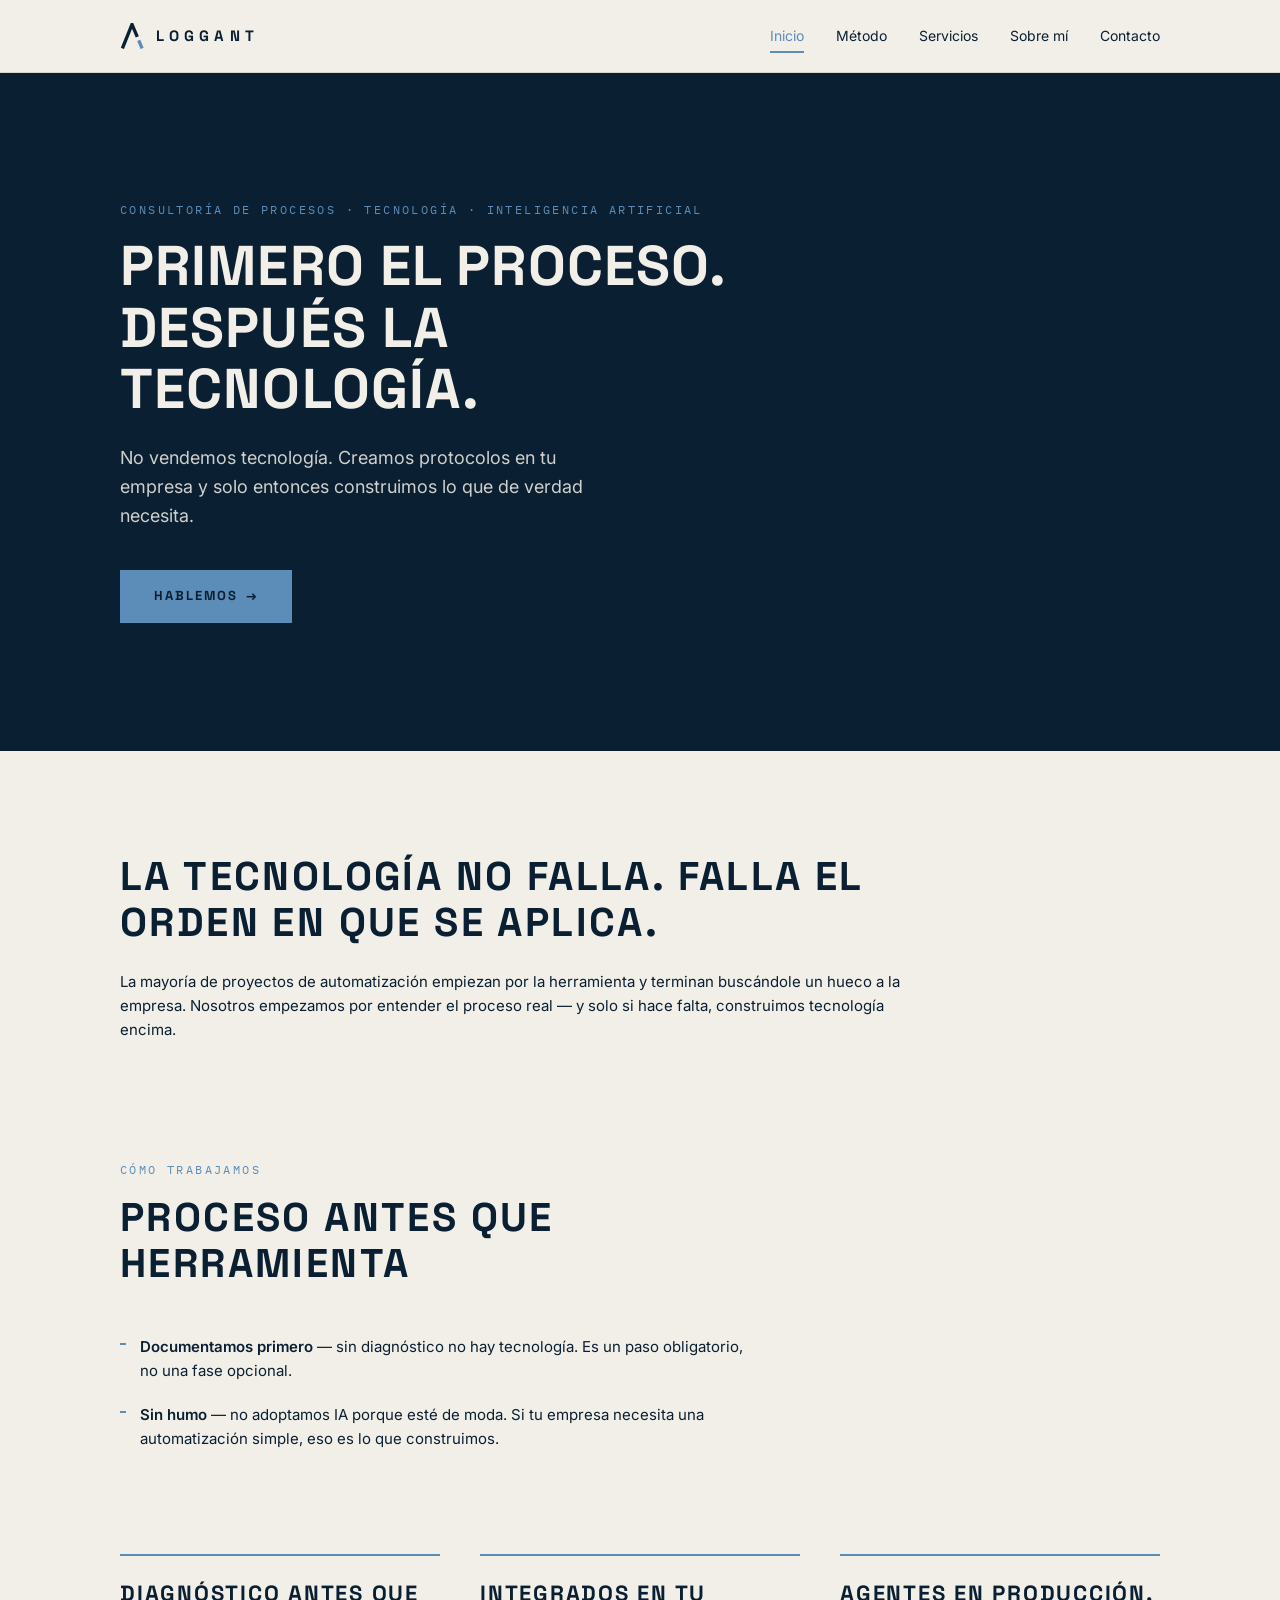
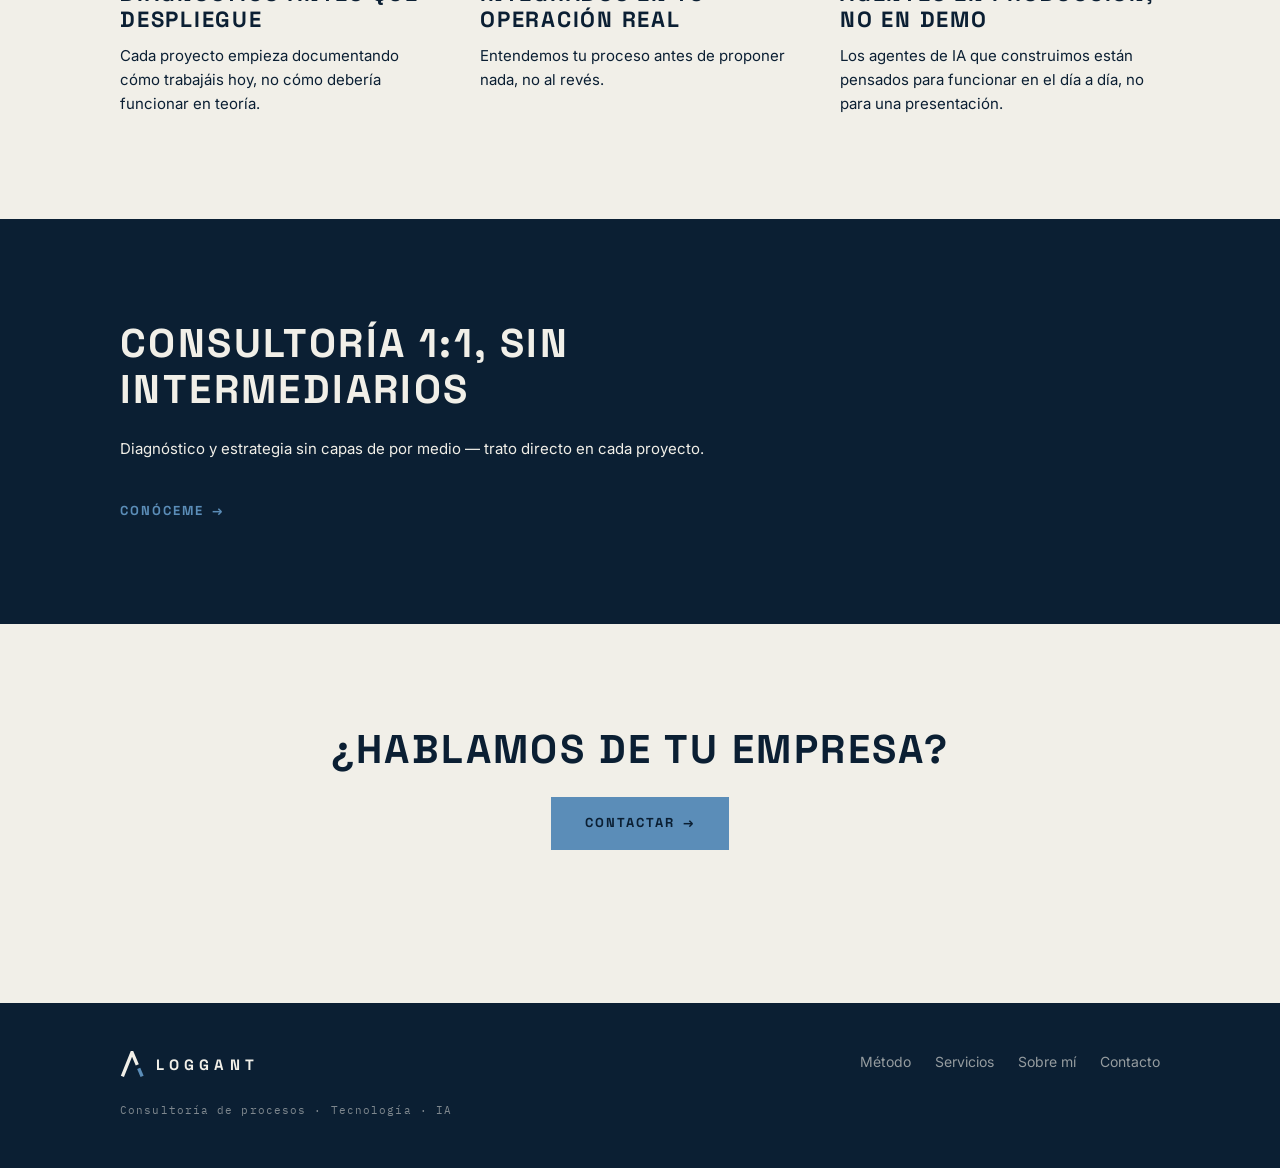
==== index.html @ f2c69290 "Build Loggant website from brand manual and copy brief Static multi-page site (Inicio, Método, Servi" ====
<!DOCTYPE html>
<html lang="es">
<head>
  <meta charset="UTF-8">
  <meta name="viewport" content="width=device-width, initial-scale=1.0">
  <title>Loggant — Consultoría de procesos · Tecnología · IA</title>
  <meta name="description" content="No vendemos tecnología. Creamos protocolos en tu empresa y solo entonces construimos lo que de verdad necesita.">
  <link rel="icon" type="image/svg+xml" href="favicon.svg">
  <link rel="preconnect" href="https://fonts.googleapis.com">
  <link rel="preconnect" href="https://fonts.gstatic.com" crossorigin>
  <link href="https://fonts.googleapis.com/css2?family=Space+Grotesk:wght@700&family=Inter:wght@400;600&family=IBM+Plex+Mono:wght@400&display=swap" rel="stylesheet">
  <link rel="stylesheet" href="css/style.css">
</head>
<body>

  <!-- Header -->
  <header class="header">
    <div class="container header__inner">
      <a href="index.html" class="logo" aria-label="Loggant — Inicio">
        <svg class="logo-symbol" viewBox="0 0 50 56" fill="none" xmlns="http://www.w3.org/2000/svg" aria-hidden="true">
          <path d="M5 53 L25 3 L36 29" stroke="currentColor" stroke-width="7" stroke-linecap="butt" stroke-linejoin="miter"/>
          <line x1="39" y1="36" x2="46" y2="53" stroke="#5B8DB8" stroke-width="7" stroke-linecap="butt"/>
        </svg>
        <span class="logo-wordmark">Loggant</span>
      </a>
      <button class="hamburger" aria-label="Abrir menú" aria-expanded="false">
        <span></span><span></span><span></span>
      </button>
      <nav class="nav" role="navigation">
        <a href="index.html" class="nav__link nav__link--active">Inicio</a>
        <a href="metodo.html" class="nav__link">Método</a>
        <a href="servicios.html" class="nav__link">Servicios</a>
        <a href="sobre-mi.html" class="nav__link">Sobre mí</a>
        <a href="contacto.html" class="nav__link">Contacto</a>
      </nav>
    </div>
  </header>

  <main>

    <!-- Hero -->
    <section class="hero hero--dark">
      <div class="container">
        <p class="eyebrow">Consultoría de procesos · Tecnología · Inteligencia Artificial</p>
        <h1>Primero el proceso. Después la tecnología.</h1>
        <p class="hero__sub">No vendemos tecnología. Creamos protocolos en tu empresa y solo entonces construimos lo que de verdad necesita.</p>
        <a href="contacto.html" class="btn btn--primary">Hablemos <span class="arrow">→</span></a>
      </div>
    </section>

    <!-- Declaración de postura -->
    <section class="section">
      <div class="container">
        <div class="content-block content-block--wide">
          <h2>La tecnología no falla. Falla el orden en que se aplica.</h2>
          <p>La mayoría de proyectos de automatización empiezan por la herramienta y terminan buscándole un hueco a la empresa. Nosotros empezamos por entender el proceso real — y solo si hace falta, construimos tecnología encima.</p>
        </div>
      </div>
    </section>

    <!-- Nuestro método -->
    <section class="section" style="padding-top: 0;">
      <div class="container">
        <p class="eyebrow">Cómo trabajamos</p>
        <div class="content-block">
          <h2>Proceso antes que herramienta</h2>
        </div>
        <div class="pillar-list mt-md" style="max-width: 640px;">
          <ul class="pillar-list">
            <li><strong>Documentamos primero</strong> — sin diagnóstico no hay tecnología. Es un paso obligatorio, no una fase opcional.</li>
            <li><strong>Sin humo</strong> — no adoptamos IA porque esté de moda. Si tu empresa necesita una automatización simple, eso es lo que construimos.</li>
          </ul>
        </div>
      </div>
    </section>

    <!-- Cómo se traduce en el día a día -->
    <section class="section" style="padding-top: 0;">
      <div class="container">
        <div class="features">
          <div class="feature">
            <h3>Diagnóstico antes que despliegue</h3>
            <p>Cada proyecto empieza documentando cómo trabajáis hoy, no cómo debería funcionar en teoría.</p>
          </div>
          <div class="feature">
            <h3>Integrados en tu operación real</h3>
            <p>Entendemos tu proceso antes de proponer nada, no al revés.</p>
          </div>
          <div class="feature">
            <h3>Agentes en producción, no en demo</h3>
            <p>Los agentes de IA que construimos están pensados para funcionar en el día a día, no para una presentación.</p>
          </div>
        </div>
      </div>
    </section>

    <!-- Quién hay detrás (teaser) -->
    <section class="section section--dark">
      <div class="container">
        <div class="content-block">
          <h2>Consultoría 1:1, sin intermediarios</h2>
          <p>Diagnóstico y estrategia sin capas de por medio — trato directo en cada proyecto.</p>
          <a href="sobre-mi.html" class="link-cta mt-sm">Conóceme <span class="arrow">→</span></a>
        </div>
      </div>
    </section>

    <!-- CTA final -->
    <section class="section">
      <div class="container">
        <div class="content-block content-block--center">
          <h2>¿Hablamos de tu empresa?</h2>
          <div class="mt-sm">
            <a href="contacto.html" class="btn btn--primary">Contactar <span class="arrow">→</span></a>
          </div>
        </div>
      </div>
    </section>

  </main>

  <!-- Footer -->
  <footer class="footer">
    <div class="container footer__inner">
      <div>
        <a href="index.html" class="logo" aria-label="Loggant — Inicio">
          <svg class="logo-symbol" viewBox="0 0 50 56" fill="none" xmlns="http://www.w3.org/2000/svg" aria-hidden="true">
            <path d="M5 53 L25 3 L36 29" stroke="currentColor" stroke-width="7" stroke-linecap="butt" stroke-linejoin="miter"/>
            <line x1="39" y1="36" x2="46" y2="53" stroke="#5B8DB8" stroke-width="7" stroke-linecap="butt"/>
          </svg>
          <span class="logo-wordmark">Loggant</span>
        </a>
        <p class="footer__copy mt-sm">Consultoría de procesos · Tecnología · IA</p>
      </div>
      <nav class="footer__nav">
        <a href="metodo.html">Método</a>
        <a href="servicios.html">Servicios</a>
        <a href="sobre-mi.html">Sobre mí</a>
        <a href="contacto.html">Contacto</a>
      </nav>
    </div>
  </footer>

  <script src="js/main.js"></script>
</body>
</html>
---- css/style.css ----
/* ============================
   LOGGANT — Brand Stylesheet
   v1.0
   ============================ */

/* --- Reset --- */
*, *::before, *::after {
  box-sizing: border-box;
  margin: 0;
  padding: 0;
}

/* --- Custom Properties --- */
:root {
  --tinta: #0B1F33;
  --acero: #5B8DB8;
  --hueso: #F1EFE8;
  --sep-light: #D8D4C8;
  --sep-dark: #22364A;

  --ff-heading: 'Space Grotesk', sans-serif;
  --ff-body: 'Inter', sans-serif;
  --ff-mono: 'IBM Plex Mono', monospace;

  --container: 1120px;
  --gutter: clamp(1.25rem, 4vw, 2.5rem);
  --header-h: 4.5rem;
}

/* --- Base --- */
html {
  scroll-behavior: smooth;
  -webkit-font-smoothing: antialiased;
  -moz-osx-font-smoothing: grayscale;
}

body {
  font-family: var(--ff-body);
  font-weight: 400;
  font-size: clamp(0.9375rem, 1.1vw, 1.0625rem);
  line-height: 1.6;
  color: var(--tinta);
  background-color: var(--hueso);
}

img {
  max-width: 100%;
  height: auto;
  display: block;
}

a {
  color: inherit;
  text-decoration: none;
}

ul, ol {
  list-style: none;
}

/* --- Typography --- */
h1, h2, h3 {
  font-family: var(--ff-heading);
  font-weight: 700;
  text-transform: uppercase;
}

h1 {
  font-size: clamp(2.25rem, 5vw, 3.5rem);
  line-height: 1.1;
  letter-spacing: 0.02em;
}

h2 {
  font-size: clamp(1.5rem, 3.5vw, 2.5rem);
  line-height: 1.15;
  letter-spacing: 0.06em;
}

h3 {
  font-size: clamp(1.125rem, 2vw, 1.375rem);
  line-height: 1.2;
  letter-spacing: 0.08em;
}

.eyebrow {
  font-family: var(--ff-mono);
  font-size: 0.75rem;
  letter-spacing: 0.2em;
  text-transform: uppercase;
  color: var(--acero);
  margin-bottom: 1rem;
}

p + p {
  margin-top: 1em;
}

strong {
  font-weight: 600;
}

/* --- Layout --- */
.container {
  max-width: var(--container);
  margin: 0 auto;
  padding-left: var(--gutter);
  padding-right: var(--gutter);
}

.section {
  padding: clamp(4rem, 8vw, 7rem) 0;
}

.section--dark {
  background-color: var(--tinta);
  color: var(--hueso);
}

/* --- Header --- */
.header {
  position: fixed;
  top: 0;
  left: 0;
  right: 0;
  z-index: 100;
  background-color: var(--hueso);
  border-bottom: 1px solid var(--sep-light);
}

.header__inner {
  display: flex;
  align-items: center;
  justify-content: space-between;
  height: var(--header-h);
}

/* Logo */
.logo {
  display: flex;
  align-items: center;
  gap: 0.75rem;
}

.logo-symbol {
  width: 1.5rem;
  height: auto;
  color: var(--tinta);
}

.logo-wordmark {
  font-family: var(--ff-heading);
  font-weight: 700;
  font-size: 0.9375rem;
  letter-spacing: 0.34em;
  text-transform: uppercase;
  color: var(--tinta);
}

/* Navigation */
.nav {
  display: flex;
  align-items: center;
  gap: 2rem;
}

.nav__link {
  font-family: var(--ff-body);
  font-size: 0.875rem;
  font-weight: 400;
  color: var(--tinta);
  position: relative;
  padding: 0.25rem 0;
  transition: color 0.2s;
}

.nav__link:hover,
.nav__link--active {
  color: var(--acero);
}

.nav__link--active::after {
  content: '';
  position: absolute;
  bottom: -2px;
  left: 0;
  right: 0;
  height: 2px;
  background-color: var(--acero);
}

/* Hamburger */
.hamburger {
  display: none;
  flex-direction: column;
  gap: 5px;
  background: none;
  border: none;
  cursor: pointer;
  padding: 0.5rem;
}

.hamburger span {
  display: block;
  width: 24px;
  height: 2px;
  background-color: var(--tinta);
  transition: transform 0.3s, opacity 0.3s;
}

.hamburger.is-active span:nth-child(1) {
  transform: translateY(7px) rotate(45deg);
}

.hamburger.is-active span:nth-child(2) {
  opacity: 0;
}

.hamburger.is-active span:nth-child(3) {
  transform: translateY(-7px) rotate(-45deg);
}

/* --- Hero --- */
.hero {
  padding-top: calc(var(--header-h) + clamp(4rem, 10vw, 8rem));
  padding-bottom: clamp(4rem, 10vw, 8rem);
}

.hero--dark {
  background-color: var(--tinta);
  color: var(--hueso);
}

.hero h1 {
  max-width: 18ch;
  margin-bottom: 1.5rem;
}

.hero__sub {
  font-size: clamp(1rem, 1.5vw, 1.125rem);
  max-width: 44ch;
  margin-bottom: 2.5rem;
  opacity: 0.85;
}

/* --- Buttons --- */
.btn {
  display: inline-flex;
  align-items: center;
  gap: 0.5rem;
  font-family: var(--ff-heading);
  font-weight: 700;
  font-size: 0.8125rem;
  letter-spacing: 0.15em;
  text-transform: uppercase;
  padding: 0.875rem 2rem;
  border: 2px solid transparent;
  border-radius: 0;
  cursor: pointer;
  transition: background-color 0.2s, color 0.2s, border-color 0.2s;
}

.btn--primary {
  background-color: var(--acero);
  color: var(--tinta);
  border-color: var(--acero);
}

.btn--primary:hover {
  background-color: #4a7da8;
  border-color: #4a7da8;
}

.btn--outline {
  background-color: transparent;
  color: var(--acero);
  border-color: var(--acero);
}

.btn--outline:hover {
  background-color: var(--acero);
  color: var(--tinta);
}

.btn .arrow {
  transition: transform 0.2s;
}

.btn:hover .arrow {
  transform: translateX(4px);
}

/* Text link */
.link-cta {
  display: inline-flex;
  align-items: center;
  gap: 0.5rem;
  font-family: var(--ff-heading);
  font-weight: 700;
  font-size: 0.8125rem;
  letter-spacing: 0.15em;
  text-transform: uppercase;
  color: var(--acero);
  transition: gap 0.2s;
}

.link-cta:hover {
  gap: 0.75rem;
}

/* --- Content --- */
.content-block {
  max-width: 640px;
}

.content-block h2 {
  margin-bottom: 1.5rem;
}

.content-block p {
  margin-bottom: 1rem;
}

.content-block--wide {
  max-width: 800px;
}

.content-block--center {
  text-align: center;
  margin-left: auto;
  margin-right: auto;
}

/* --- Feature Grid --- */
.features {
  display: grid;
  grid-template-columns: 1fr;
  gap: 2rem;
}

.feature {
  border-top: 2px solid var(--acero);
  padding-top: 1.5rem;
}

.feature h3 {
  margin-bottom: 0.75rem;
}

.feature p {
  font-size: 0.9375rem;
}

/* --- Pillar List --- */
.pillar-list {
  display: flex;
  flex-direction: column;
  gap: 1.25rem;
}

.pillar-list li {
  padding-left: 1.25rem;
  position: relative;
}

.pillar-list li::before {
  content: '';
  position: absolute;
  left: 0;
  top: 0.55em;
  width: 6px;
  height: 2px;
  background-color: var(--acero);
}

/* --- Method Steps --- */
.steps {
  counter-reset: step;
}

.step {
  counter-increment: step;
  padding: 2rem 0;
  border-bottom: 1px solid var(--sep-light);
  display: grid;
  grid-template-columns: 3rem 1fr;
  gap: 1rem;
  align-items: baseline;
}

.step:first-child {
  border-top: 1px solid var(--sep-light);
}

.step__number {
  font-family: var(--ff-mono);
  font-size: 0.75rem;
  color: var(--acero);
  letter-spacing: 0.1em;
}

.step__number::before {
  content: counter(step, decimal-leading-zero);
}

.step h3 {
  margin-bottom: 0.5rem;
  text-transform: none;
  letter-spacing: 0;
  font-size: 1rem;
}

.step p {
  font-size: 0.9375rem;
}

/* --- Deliverables --- */
.deliverables {
  display: flex;
  flex-direction: column;
  gap: 1rem;
}

.deliverables li {
  display: flex;
  gap: 0.75rem;
  align-items: baseline;
}

.deliverables li::before {
  content: '—';
  color: var(--acero);
  flex-shrink: 0;
  font-weight: 600;
}

/* --- Service Cards --- */
.services-grid {
  display: grid;
  grid-template-columns: 1fr;
  gap: 1.5rem;
}

.service-card {
  padding: clamp(2rem, 4vw, 3rem);
  border: 1px solid var(--sep-light);
}

.service-card--primary {
  background-color: var(--tinta);
  color: var(--hueso);
  border-color: var(--tinta);
}

.service-card__tag {
  font-family: var(--ff-mono);
  font-size: 0.6875rem;
  letter-spacing: 0.2em;
  text-transform: uppercase;
  color: var(--acero);
  margin-bottom: 1rem;
  display: block;
}

.service-card h3 {
  margin-bottom: 1rem;
}

.service-card p {
  font-size: 0.9375rem;
}

/* --- FAQ --- */
.faq-list {
  max-width: 640px;
}

.faq-item {
  padding: 1.5rem 0;
  border-bottom: 1px solid var(--sep-light);
}

.faq-item:first-child {
  border-top: 1px solid var(--sep-light);
}

.faq-item h3 {
  text-transform: none;
  letter-spacing: 0;
  font-size: 1rem;
  margin-bottom: 0.75rem;
}

.faq-item p {
  font-size: 0.9375rem;
}

/* --- Form --- */
.form {
  display: flex;
  flex-direction: column;
  gap: 1.5rem;
  max-width: 640px;
}

.form__group {
  display: flex;
  flex-direction: column;
  gap: 0.5rem;
}

.form__label {
  font-family: var(--ff-mono);
  font-size: 0.6875rem;
  letter-spacing: 0.15em;
  text-transform: uppercase;
  color: var(--acero);
}

.form__input,
.form__textarea {
  font-family: var(--ff-body);
  font-size: 1rem;
  padding: 0.75rem 1rem;
  border: 1px solid var(--sep-light);
  background-color: transparent;
  color: var(--tinta);
  border-radius: 0;
  transition: border-color 0.2s;
  -webkit-appearance: none;
}

.form__input:focus,
.form__textarea:focus {
  outline: none;
  border-color: var(--acero);
}

.form__textarea {
  min-height: 140px;
  resize: vertical;
}

.form__row {
  display: grid;
  grid-template-columns: 1fr;
  gap: 1.5rem;
}

/* --- Contact Info --- */
.contact-direct {
  margin-top: 3rem;
  padding-top: 2rem;
  border-top: 1px solid var(--sep-light);
}

.contact-direct h2 {
  font-size: 1rem;
  letter-spacing: 0.15em;
  margin-bottom: 1rem;
}

.contact-direct p {
  margin-bottom: 0.5rem;
}

.contact-direct a {
  color: var(--acero);
  font-weight: 600;
}

/* --- Footer --- */
.footer {
  background-color: var(--tinta);
  color: var(--hueso);
  padding: 3rem 0;
  margin-top: clamp(2rem, 4vw, 4rem);
}

.footer__inner {
  display: flex;
  flex-direction: column;
  gap: 2rem;
}

.footer .logo-symbol {
  color: var(--hueso);
}

.footer .logo-wordmark {
  color: var(--hueso);
}

.footer__copy {
  font-family: var(--ff-mono);
  font-size: 0.6875rem;
  letter-spacing: 0.1em;
  opacity: 0.5;
}

.footer__nav {
  display: flex;
  gap: 1.5rem;
  flex-wrap: wrap;
}

.footer__nav a {
  font-size: 0.875rem;
  opacity: 0.6;
  transition: opacity 0.2s;
}

.footer__nav a:hover {
  opacity: 1;
}

/* --- Utility --- */
.mt-sm { margin-top: 1.5rem; }
.mt-md { margin-top: clamp(2rem, 4vw, 3rem); }
.mt-lg { margin-top: clamp(3rem, 6vw, 5rem); }
.mb-md { margin-bottom: clamp(2rem, 4vw, 3rem); }

/* --- Responsive --- */
@media (min-width: 768px) {
  .features {
    grid-template-columns: repeat(3, 1fr);
    gap: 2.5rem;
  }

  .form__row {
    grid-template-columns: 1fr 1fr;
  }

  .services-grid {
    grid-template-columns: repeat(2, 1fr);
  }

  .footer__inner {
    flex-direction: row;
    justify-content: space-between;
    align-items: flex-start;
  }

  .two-col {
    display: grid;
    grid-template-columns: 1fr 1fr;
    gap: 4rem;
    align-items: start;
  }
}

@media (max-width: 767px) {
  .hamburger {
    display: flex;
  }

  .nav {
    position: fixed;
    top: var(--header-h);
    left: 0;
    right: 0;
    bottom: 0;
    flex-direction: column;
    justify-content: flex-start;
    align-items: flex-start;
    padding: 3rem var(--gutter);
    gap: 1.5rem;
    background-color: var(--hueso);
    transform: translateX(100%);
    transition: transform 0.3s ease;
    border-top: 1px solid var(--sep-light);
  }

  .nav.is-open {
    transform: translateX(0);
  }

  .nav__link {
    font-size: 1.25rem;
  }
}

@media print {
  .header, .footer, .hamburger {
    display: none;
  }
  body {
    color: #000;
    background: #fff;
  }
}
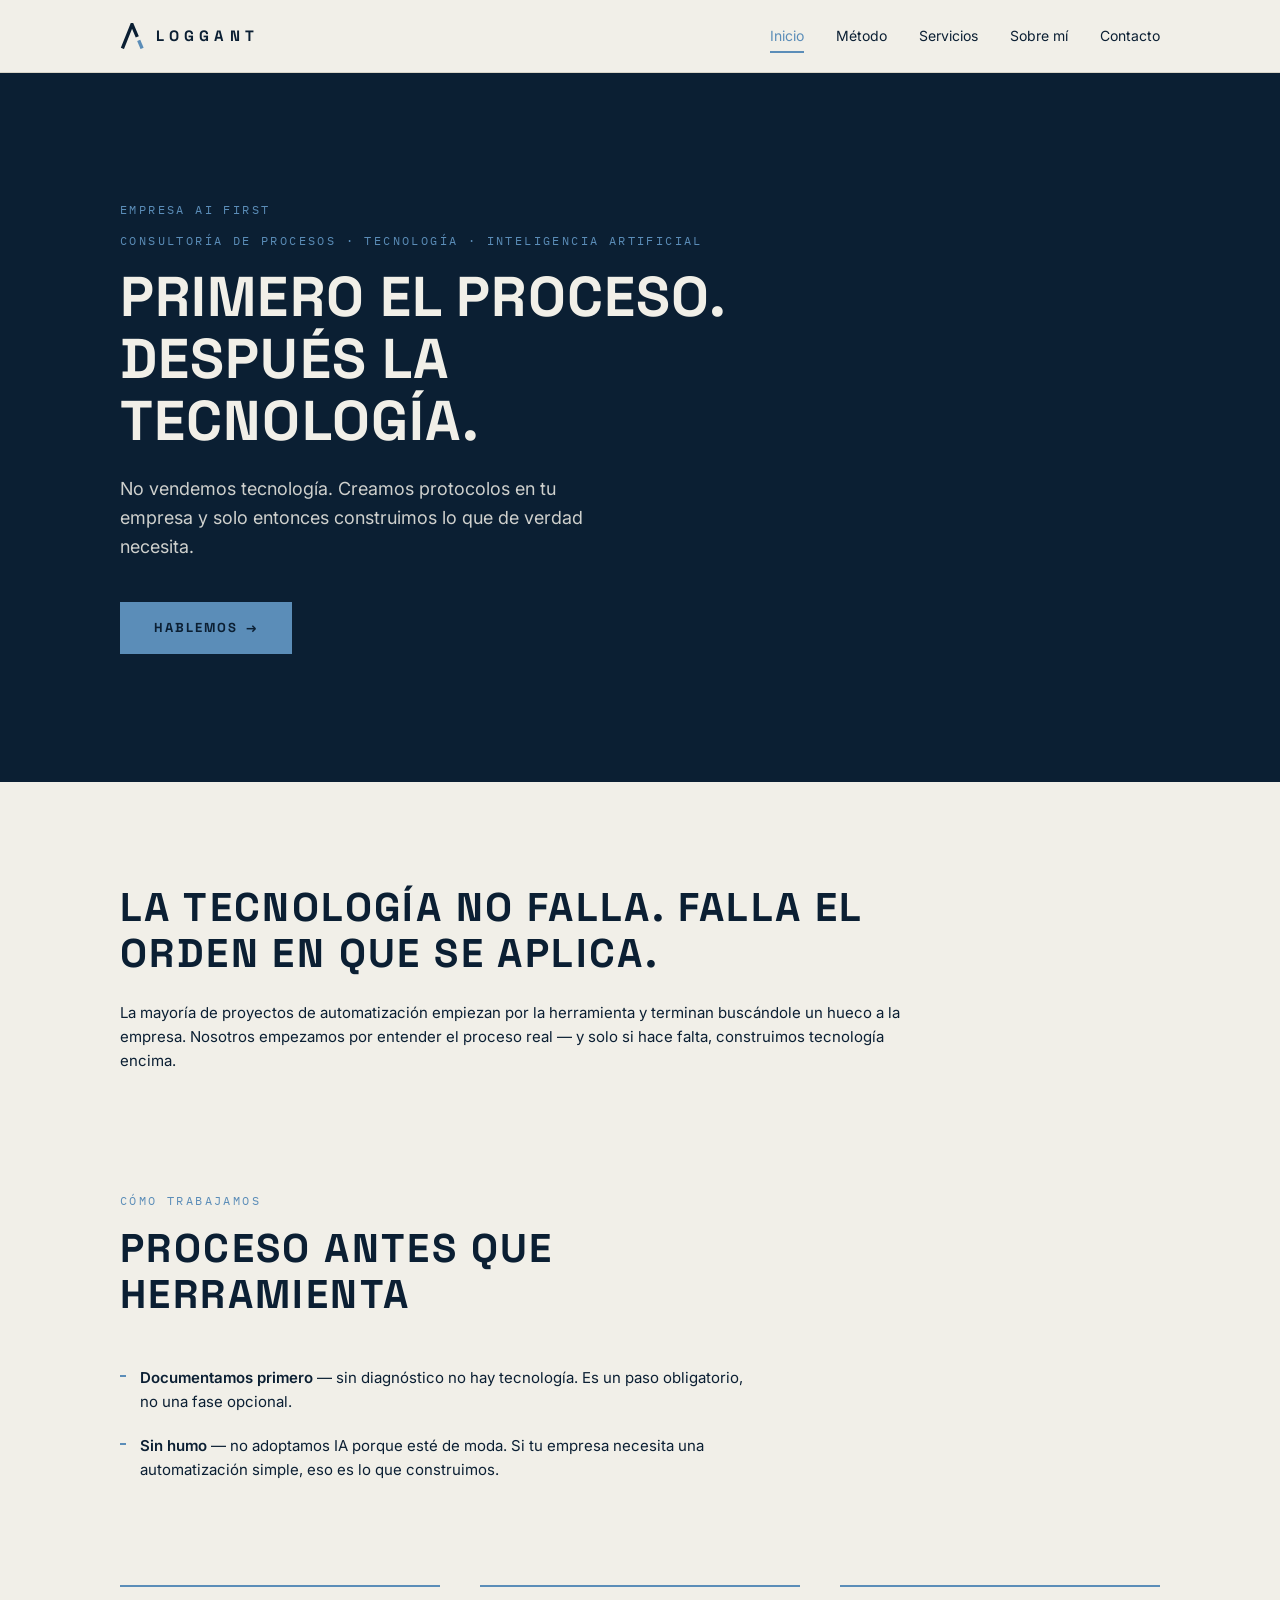
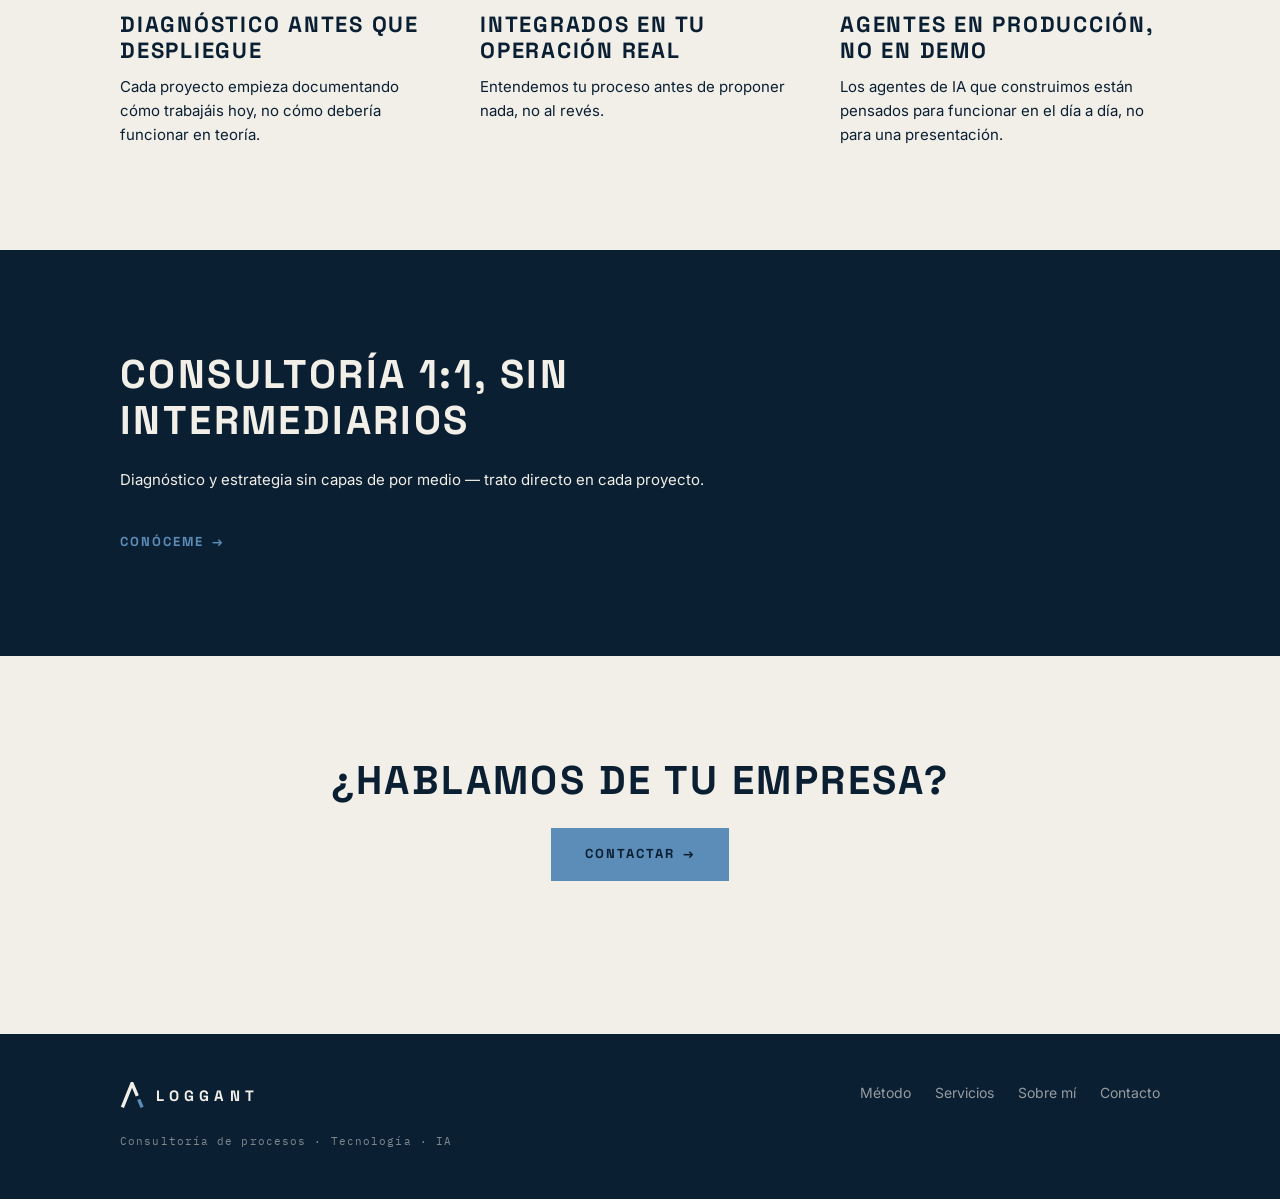
==== commit ffc3ddd4: "Add 'Empresa AI First' eyebrow to hero section Co-Authored-By: Claude Opus 4.6 <noreply@anthropic.co" ====
--- a/index.html
+++ b/index.html
@@ -41,7 +41,8 @@
     <!-- Hero -->
     <section class="hero hero--dark">
       <div class="container">
-        <p class="eyebrow">Consultoría de procesos · Tecnología · Inteligencia Artificial</p>
+        <p class="eyebrow">Empresa AI First</p>
+        <p class="eyebrow" style="margin-top:-0.25rem;">Consultoría de procesos · Tecnología · Inteligencia Artificial</p>
         <h1>Primero el proceso. Después la tecnología.</h1>
         <p class="hero__sub">No vendemos tecnología. Creamos protocolos en tu empresa y solo entonces construimos lo que de verdad necesita.</p>
         <a href="contacto.html" class="btn btn--primary">Hablemos <span class="arrow">→</span></a>
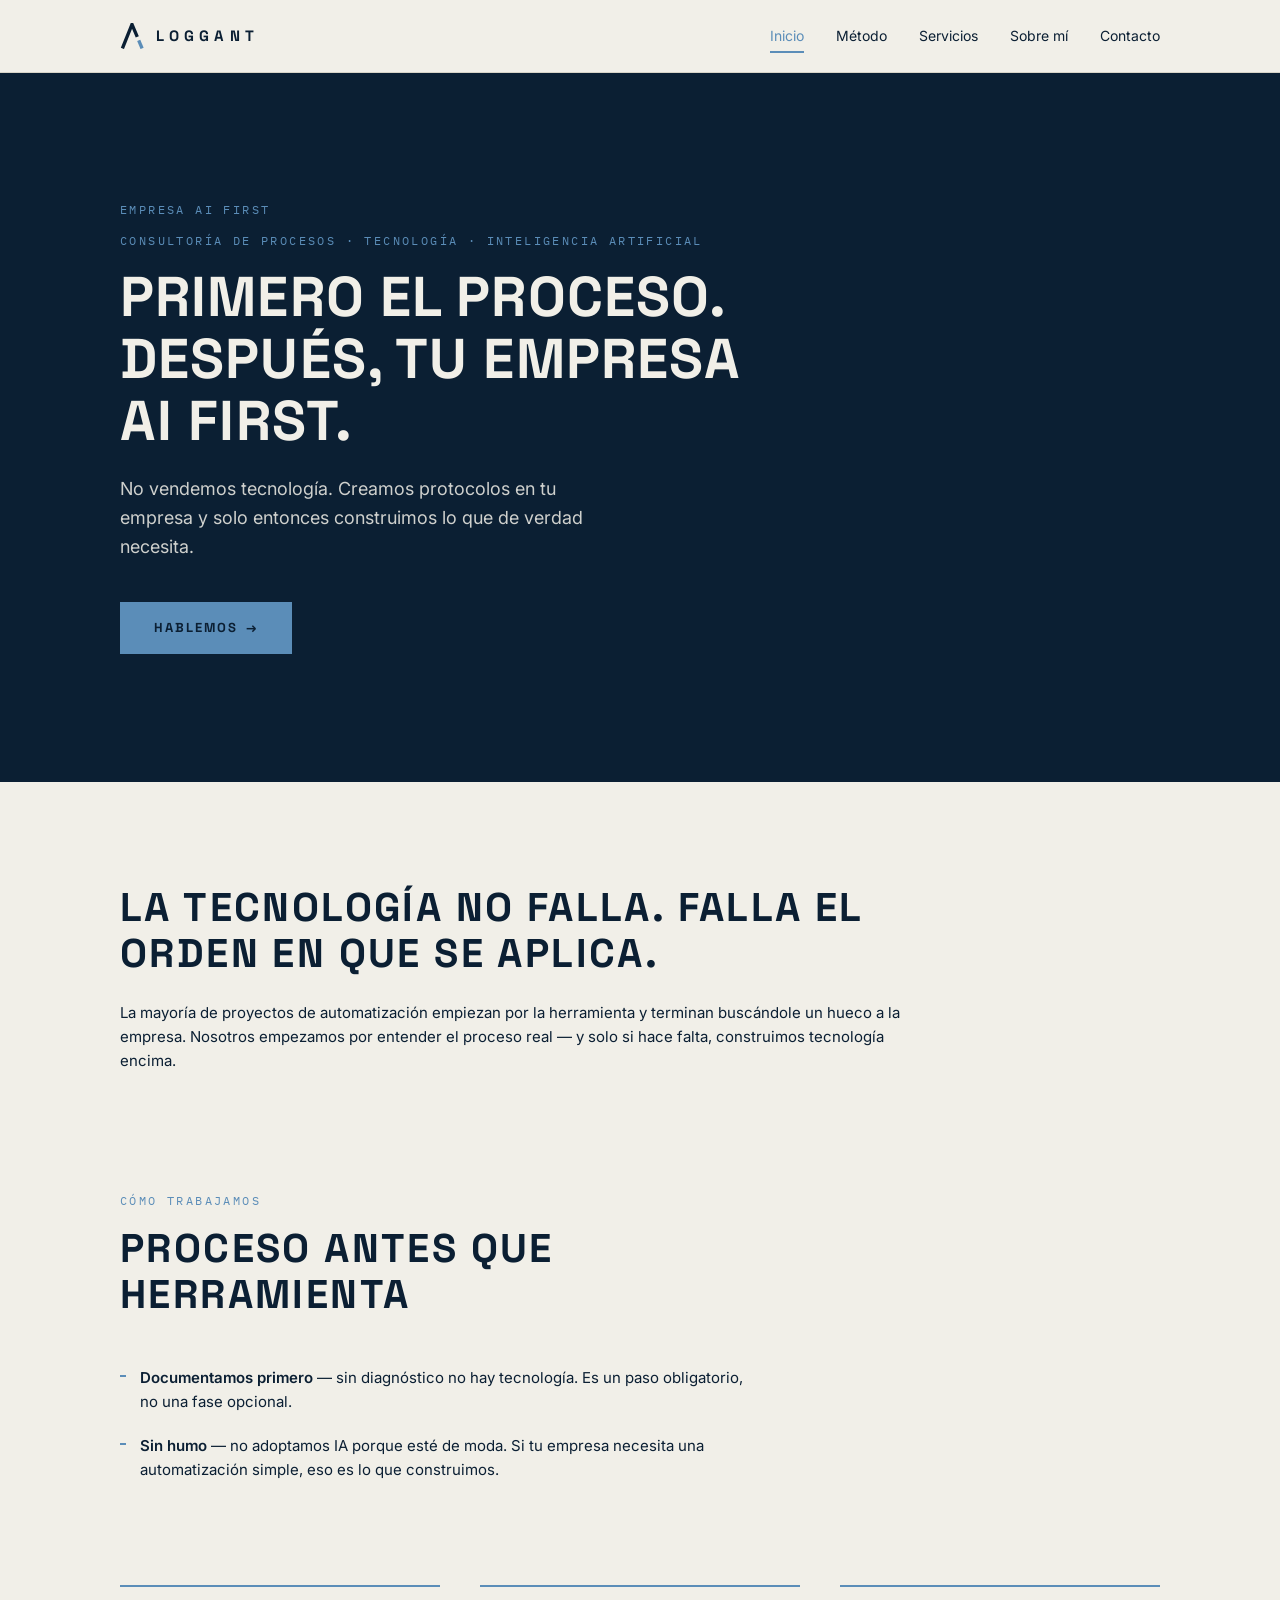
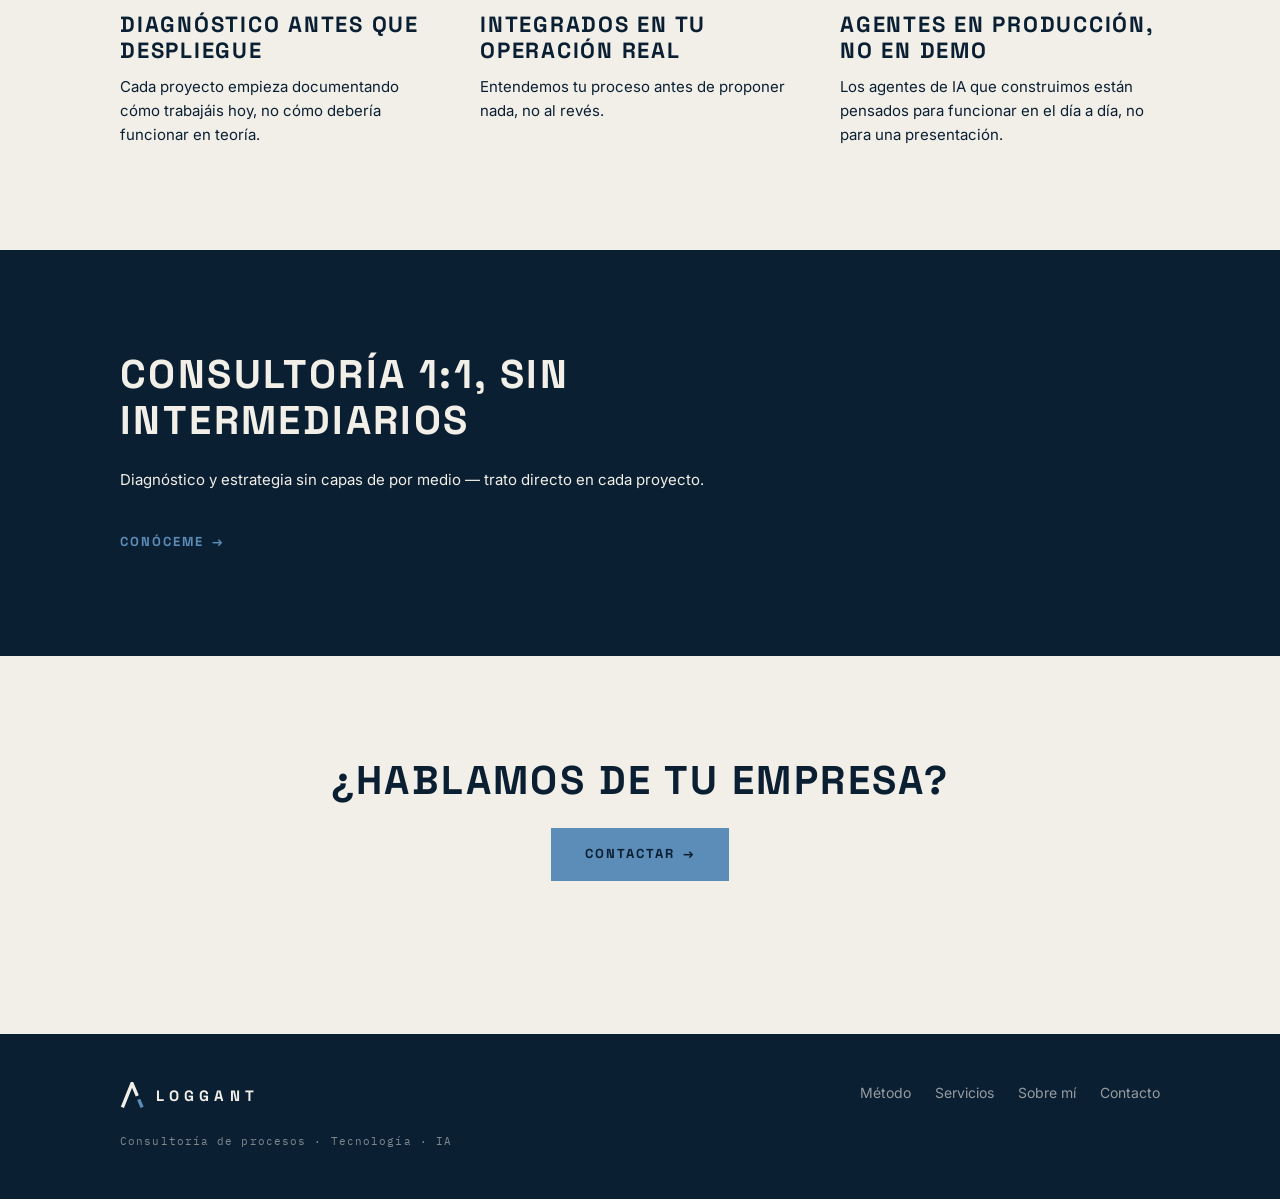
==== commit dfee6614: "Update hero H1 copy to 'Primero el proceso. Después, tu empresa AI First.' Co-Authored-By: Claude Op" ====
--- a/index.html
+++ b/index.html
@@ -43,7 +43,7 @@
       <div class="container">
         <p class="eyebrow">Empresa AI First</p>
         <p class="eyebrow" style="margin-top:-0.25rem;">Consultoría de procesos · Tecnología · Inteligencia Artificial</p>
-        <h1>Primero el proceso. Después la tecnología.</h1>
+        <h1>Primero el proceso. Después, tu empresa AI First.</h1>
         <p class="hero__sub">No vendemos tecnología. Creamos protocolos en tu empresa y solo entonces construimos lo que de verdad necesita.</p>
         <a href="contacto.html" class="btn btn--primary">Hablemos <span class="arrow">→</span></a>
       </div>
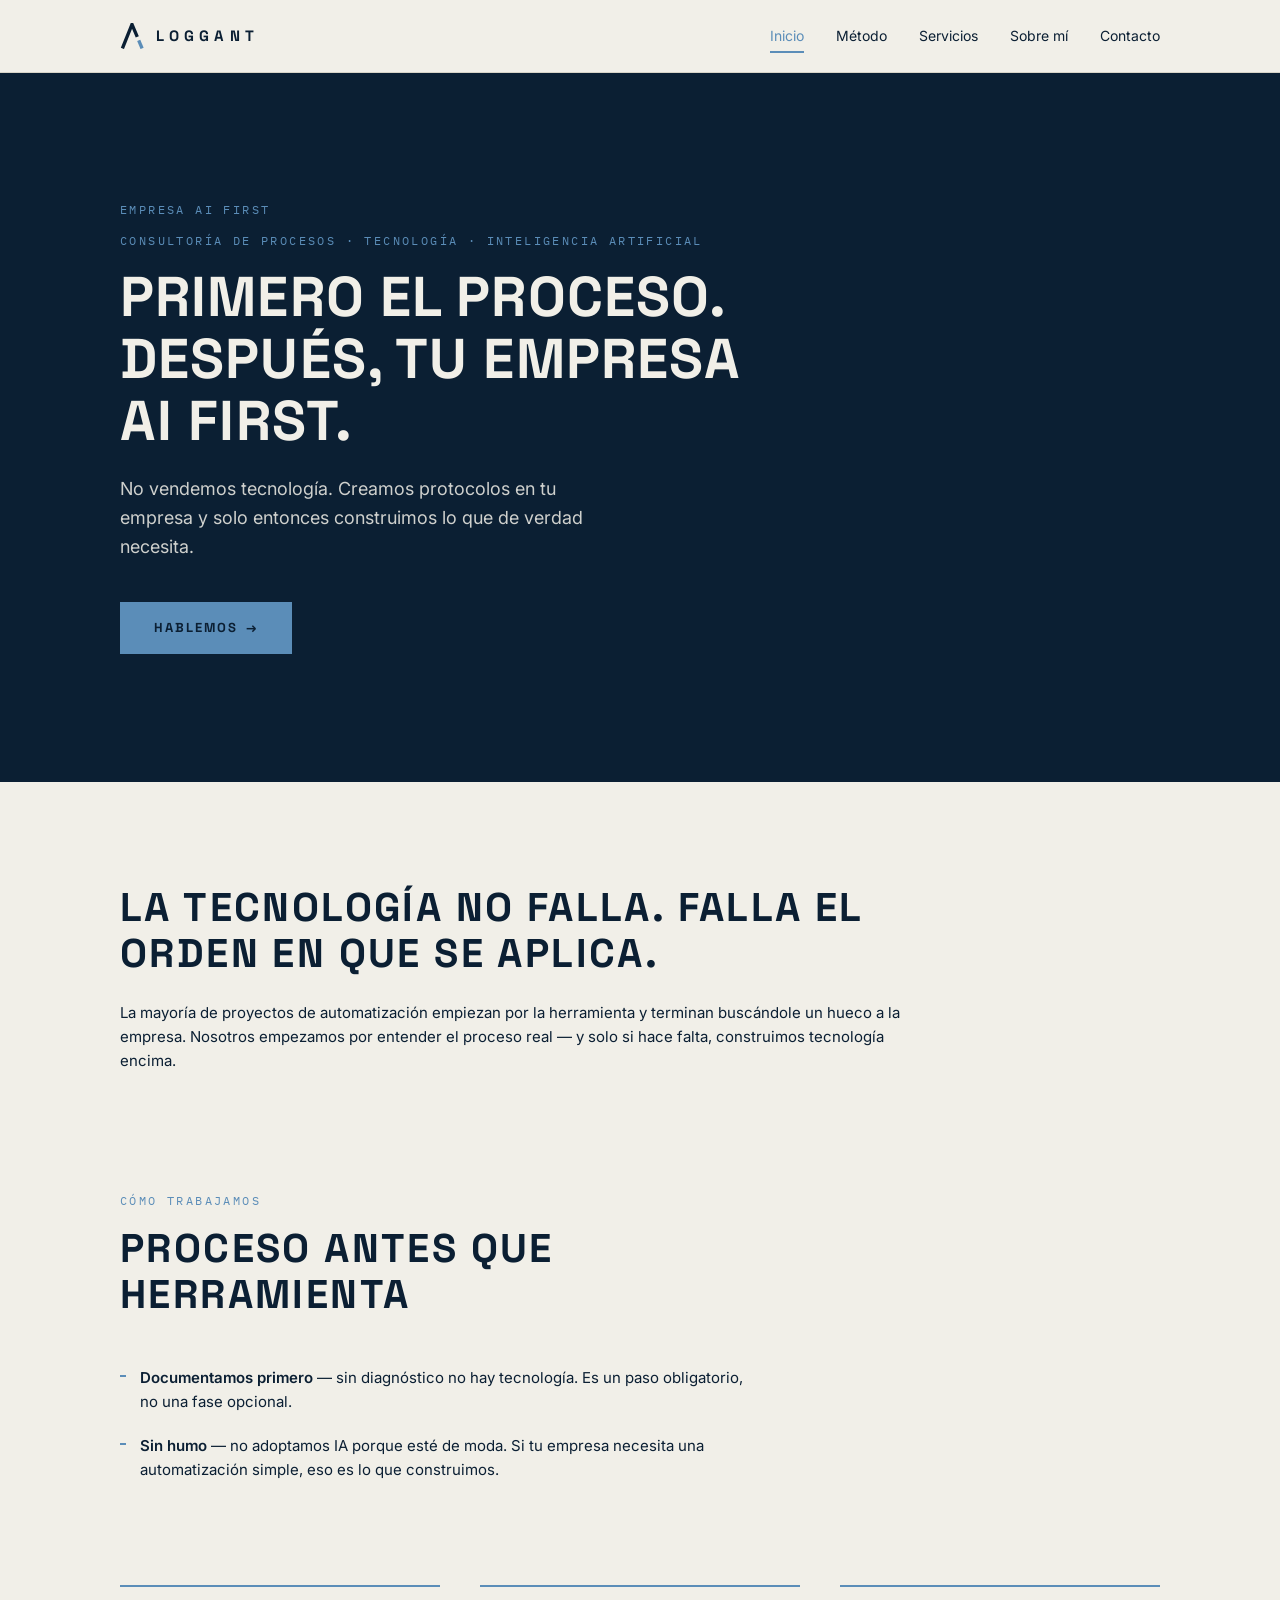
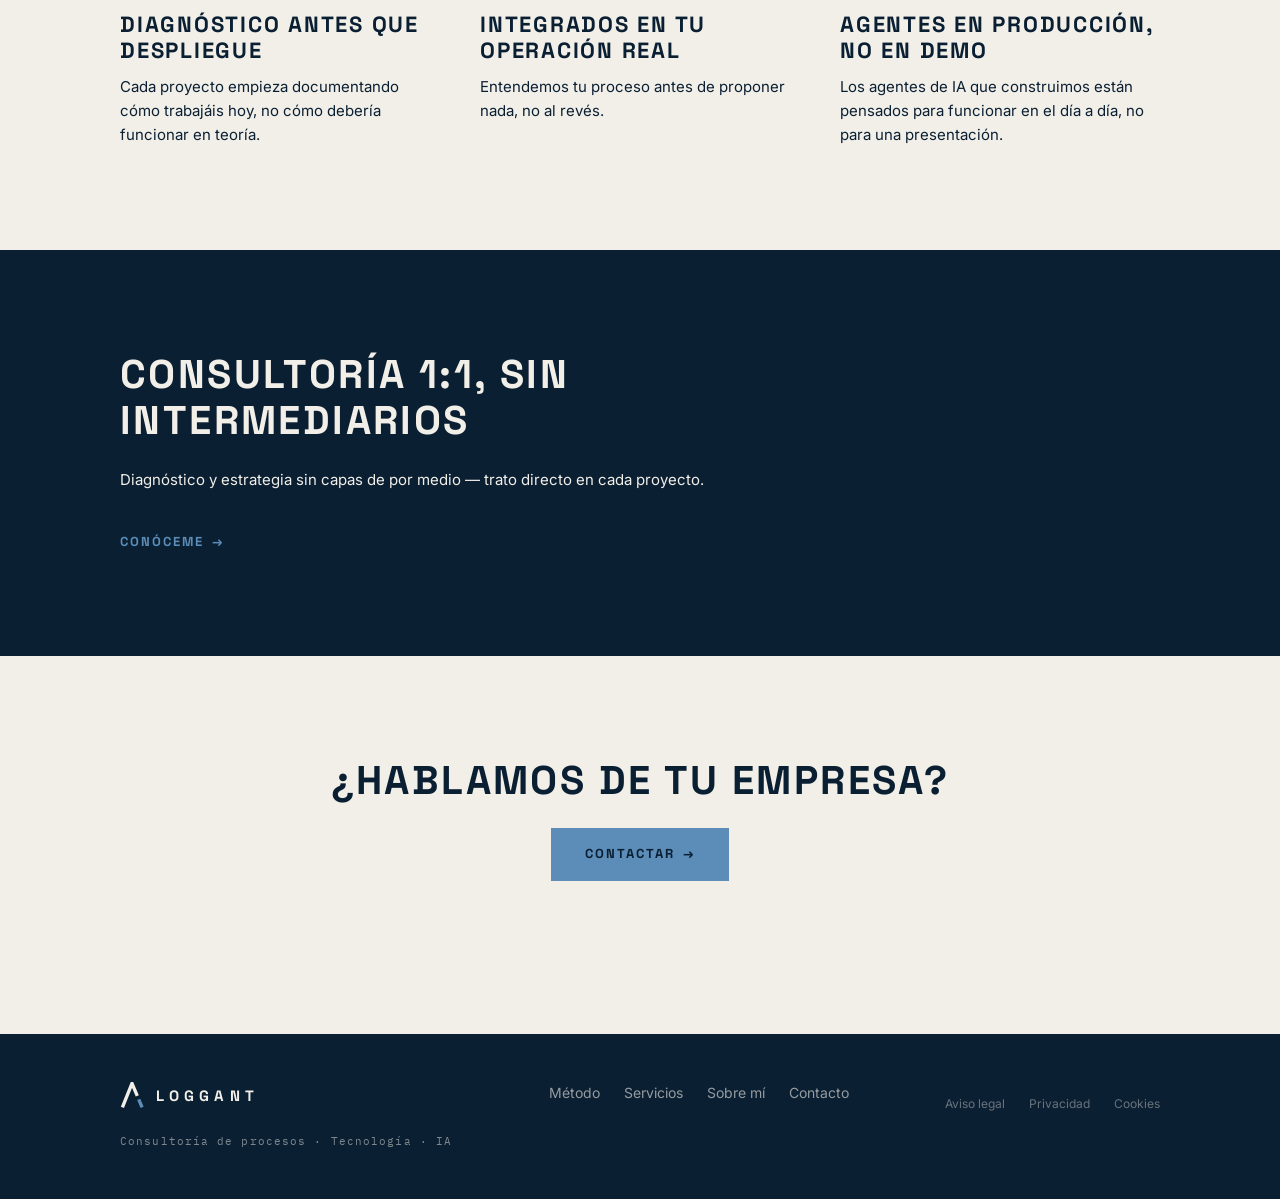
==== commit 835ebe94: "Add legal pages, fix contact form, add WhatsApp link - Fix 405 error: contact form now uses FormSubm" ====
--- a/index.html
+++ b/index.html
@@ -139,6 +139,11 @@
         <a href="sobre-mi.html">Sobre mí</a>
         <a href="contacto.html">Contacto</a>
       </nav>
+      <nav class="footer__legal">
+        <a href="aviso-legal.html">Aviso legal</a>
+        <a href="privacidad.html">Privacidad</a>
+        <a href="cookies.html">Cookies</a>
+      </nav>
     </div>
   </footer>
 
--- a/css/style.css
+++ b/css/style.css
@@ -614,6 +614,64 @@
   opacity: 1;
 }
 
+/* --- Legal --- */
+.legal-text h2 {
+  margin-top: 2.5rem;
+}
+
+.legal-text h3 {
+  text-transform: none;
+  letter-spacing: 0;
+  font-size: 1rem;
+  margin-top: 2rem;
+  margin-bottom: 0.75rem;
+}
+
+.legal-list {
+  list-style: none;
+  display: flex;
+  flex-direction: column;
+  gap: 0.5rem;
+  margin-bottom: 1rem;
+}
+
+.legal-list li {
+  padding-left: 1.25rem;
+  position: relative;
+}
+
+.legal-list li::before {
+  content: '';
+  position: absolute;
+  left: 0;
+  top: 0.6em;
+  width: 6px;
+  height: 2px;
+  background-color: var(--acero);
+}
+
+.legal-text a {
+  color: var(--acero);
+  text-decoration: underline;
+}
+
+.footer__legal {
+  display: flex;
+  gap: 1.5rem;
+  flex-wrap: wrap;
+  margin-top: 0.75rem;
+}
+
+.footer__legal a {
+  font-size: 0.75rem;
+  opacity: 0.4;
+  transition: opacity 0.2s;
+}
+
+.footer__legal a:hover {
+  opacity: 0.8;
+}
+
 /* --- Utility --- */
 .mt-sm { margin-top: 1.5rem; }
 .mt-md { margin-top: clamp(2rem, 4vw, 3rem); }
